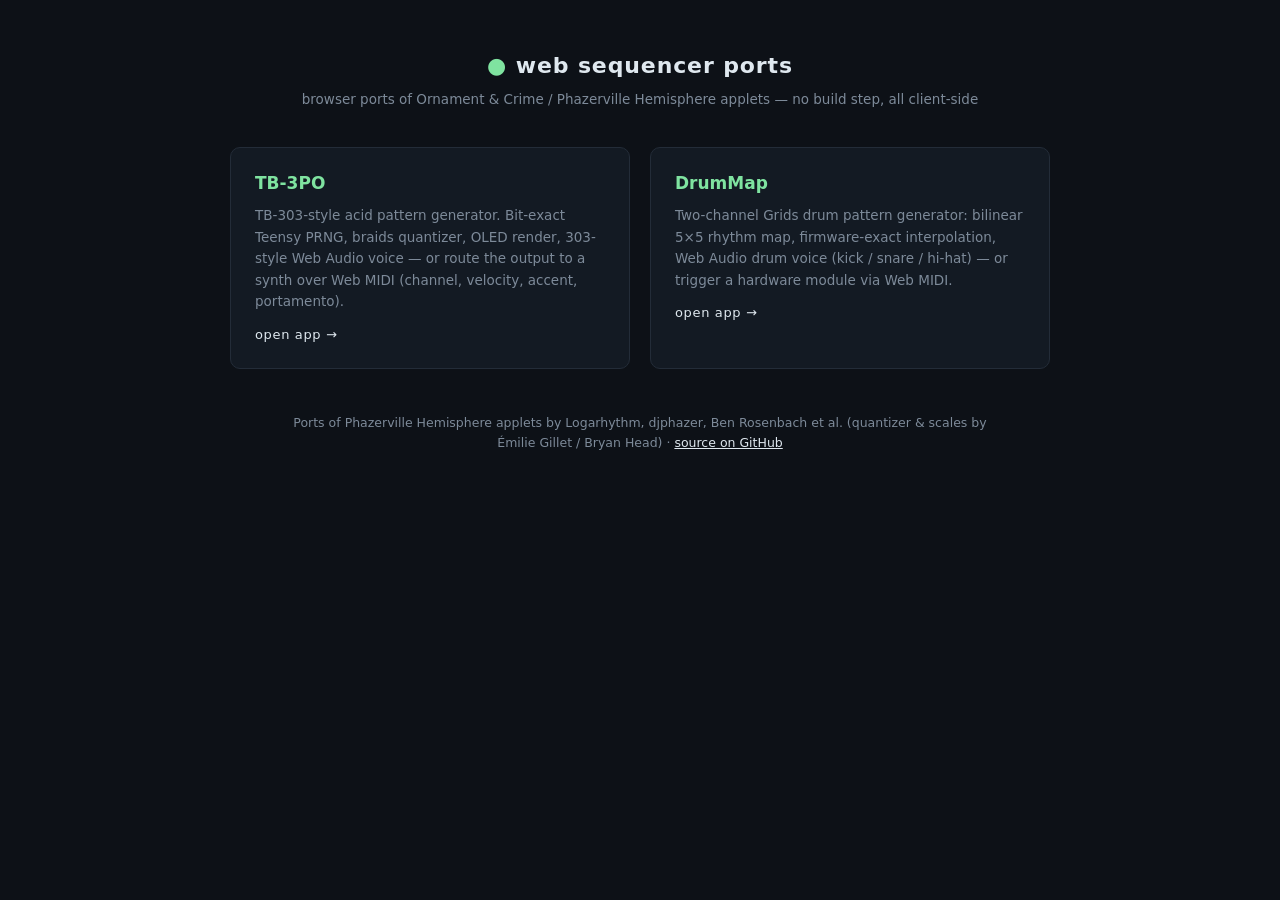
==== index.html @ 16426a46 "Add GitHub Pages landing page and enable pages-friendly layout Root index.html links both apps, .noj" ====
<!DOCTYPE html>
<html lang="en">
<head>
  <meta charset="utf-8">
  <meta name="viewport" content="width=device-width, initial-scale=1">
  <title>web sequencer ports — Ornament &amp; Crime applets</title>
  <style>
    :root { --bg: #0d1117; --panel: #131a23; --ink: #dfe8ef; --dim: #7d8a99; --accent: #7fe3a0; }
    * { box-sizing: border-box; }
    body { margin: 0; min-height: 100vh; background: var(--bg); color: var(--ink);
           font: 15px/1.6 system-ui, -apple-system, "Segoe UI", sans-serif;
           display: flex; flex-direction: column; align-items: center; padding: 48px 20px; }
    h1 { font-size: 22px; letter-spacing: 0.04em; margin: 0 0 6px; }
    p.sub { color: var(--dim); margin: 0 0 36px; font-size: 13.5px; }
    .cards { display: flex; gap: 20px; flex-wrap: wrap; justify-content: center; max-width: 900px; }
    a.card { display: block; width: 400px; max-width: 90vw; background: var(--panel);
             border: 1px solid #232c38; border-radius: 10px; padding: 22px 24px;
             text-decoration: none; color: var(--ink); transition: border-color 0.15s, transform 0.15s; }
    a.card:hover { border-color: var(--accent); transform: translateY(-2px); }
    a.card h2 { margin: 0 0 8px; font-size: 17px; color: var(--accent); }
    a.card p { margin: 0; color: var(--dim); font-size: 13.5px; }
    a.card .go { display: inline-block; margin-top: 12px; color: var(--ink); font-size: 13px; letter-spacing: 0.05em; }
    footer { margin-top: 44px; color: var(--dim); font-size: 12.5px; text-align: center; max-width: 720px; }
    footer a { color: var(--ink); }
    .dot { color: var(--accent); }
  </style>
</head>
<body>
  <h1><span class="dot">●</span> web sequencer ports</h1>
  <p class="sub">browser ports of Ornament &amp; Crime / Phazerville Hemisphere applets — no build step, all client-side</p>

  <div class="cards">
    <a class="card" href="apps/tb3po/">
      <h2>TB-3PO</h2>
      <p>TB-303-style acid pattern generator. Bit-exact Teensy PRNG, braids quantizer,
         OLED render, 303-style Web Audio voice — or route the output to a synth over
         Web MIDI (channel, velocity, accent, portamento).</p>
      <span class="go">open app →</span>
    </a>
    <a class="card" href="apps/drummap/">
      <h2>DrumMap</h2>
      <p>Two-channel Grids drum pattern generator: bilinear 5×5 rhythm map, firmware-exact
         interpolation, Web Audio drum voice (kick / snare / hi-hat) — or trigger a hardware
         module via Web MIDI.</p>
      <span class="go">open app →</span>
    </a>
  </div>

  <footer>
    Ports of Phazerville Hemisphere applets by Logarhythm, djphazer, Ben Rosenbach et al.
    (quantizer &amp; scales by Émilie Gillet / Bryan Head) ·
    <a href="https://github.com/yakovkhalinsky/midi" target="_blank" rel="noopener">source on GitHub</a>
  </footer>
</body>
</html>
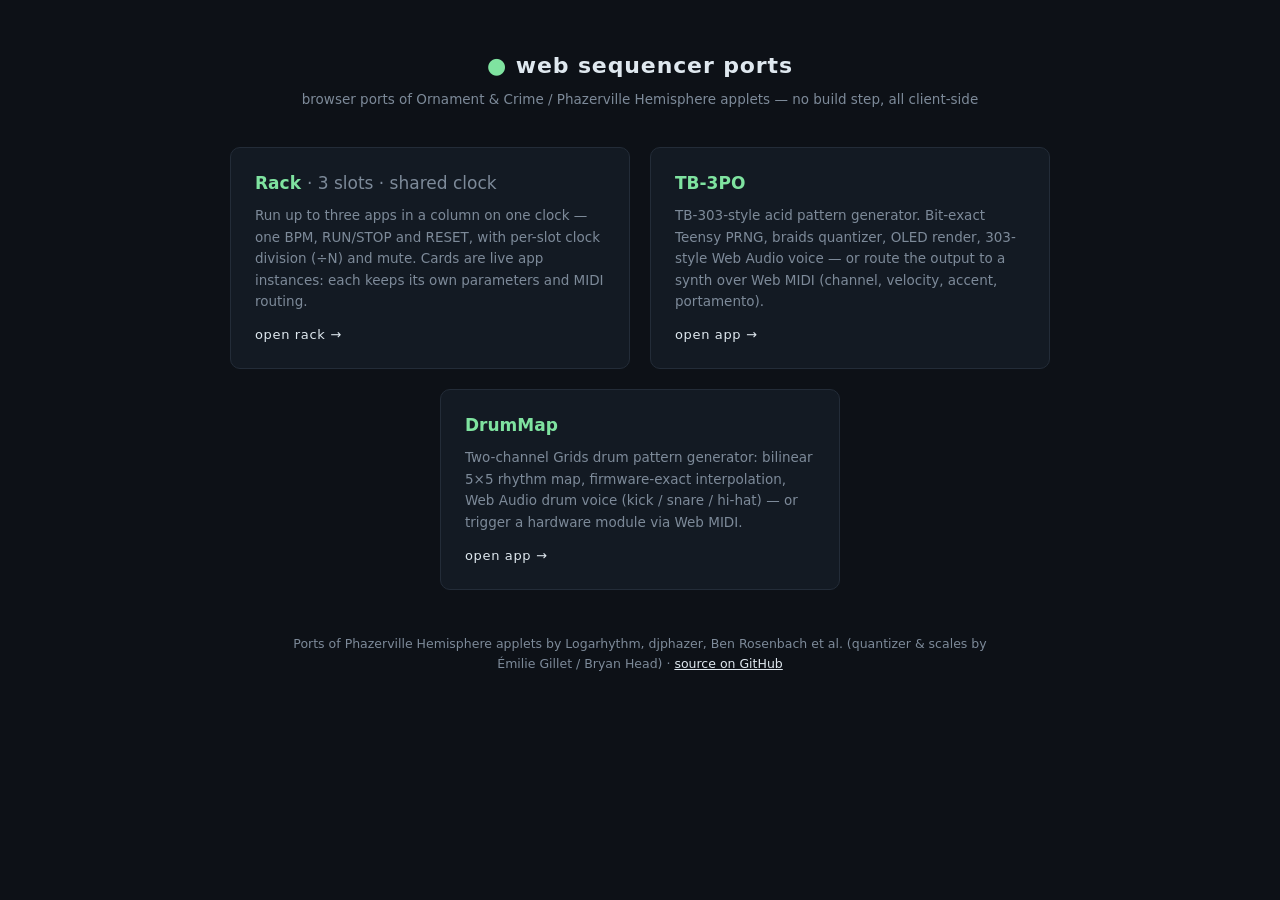
==== commit edcfb450: "Add shared-clock Rack (3 app slots in a column) + DrumMap MIDI out Rack (apps/rack): shared transpor" ====
--- a/index.html
+++ b/index.html
@@ -30,6 +30,13 @@
   <p class="sub">browser ports of Ornament &amp; Crime / Phazerville Hemisphere applets — no build step, all client-side</p>
 
   <div class="cards">
+    <a class="card" href="rack/">
+      <h2>Rack <span style="color:var(--dim);font-weight:400">· 3 slots · shared clock</span></h2>
+      <p>Run up to three apps in a column on one clock — one BPM, RUN/STOP and RESET,
+         with per-slot clock division (÷N) and mute. Cards are live app instances:
+         each keeps its own parameters and MIDI routing.</p>
+      <span class="go">open rack →</span>
+    </a>
     <a class="card" href="apps/tb3po/">
       <h2>TB-3PO</h2>
       <p>TB-303-style acid pattern generator. Bit-exact Teensy PRNG, braids quantizer,
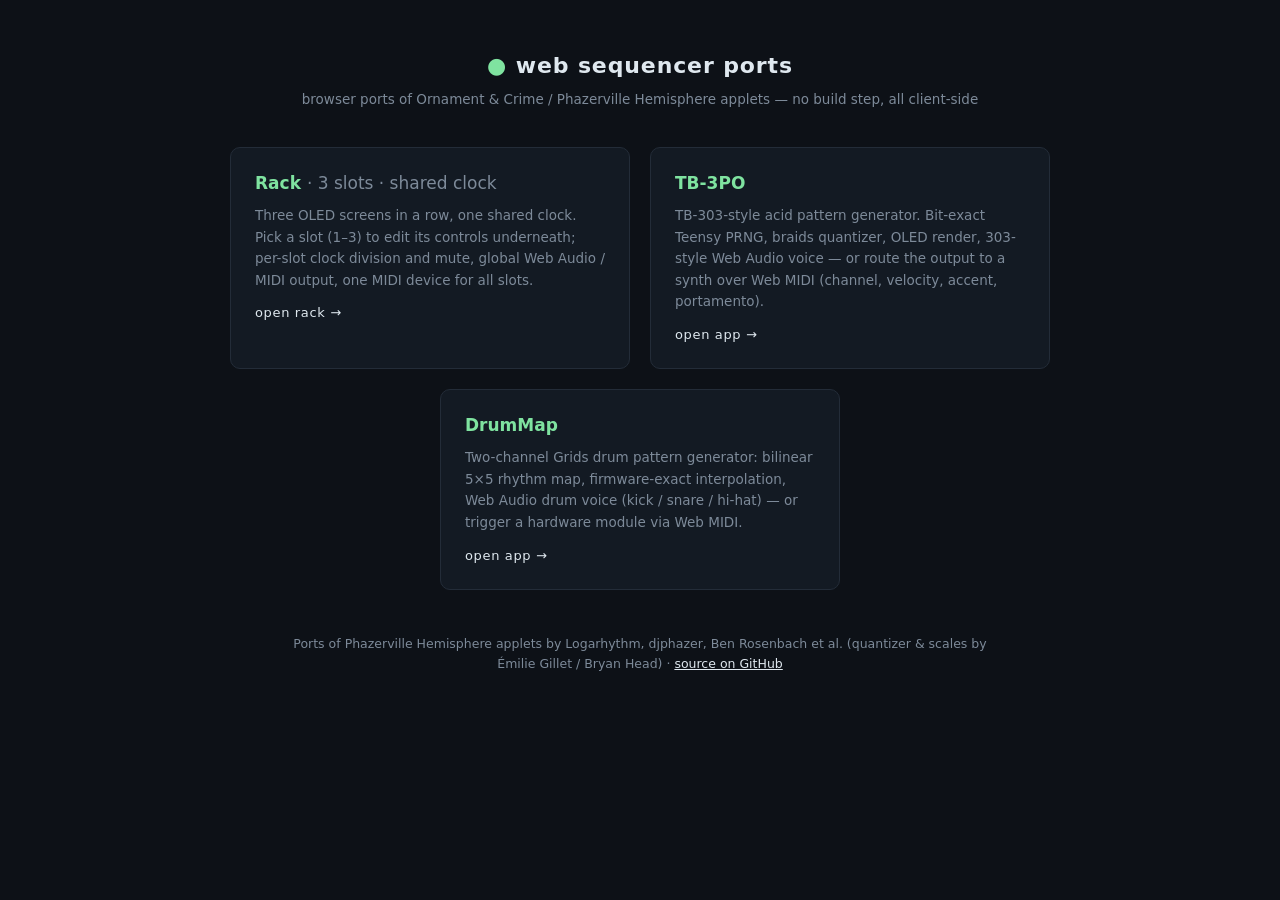
==== commit 736a3ebe: "Redesign rack: OLED row on top, slot selector drives the controls Rack is now a single page of real " ====
--- a/index.html
+++ b/index.html
@@ -30,11 +30,10 @@
   <p class="sub">browser ports of Ornament &amp; Crime / Phazerville Hemisphere applets — no build step, all client-side</p>
 
   <div class="cards">
-    <a class="card" href="rack/">
+    <a class="card" href="apps/rack/">
       <h2>Rack <span style="color:var(--dim);font-weight:400">· 3 slots · shared clock</span></h2>
-      <p>Run up to three apps in a column on one clock — one BPM, RUN/STOP and RESET,
-         with per-slot clock division (÷N) and mute. Cards are live app instances:
-         each keeps its own parameters and MIDI routing.</p>
+      <p>Three OLED screens in a row, one shared clock. Pick a slot (1–3) to edit its controls underneath;
+         per-slot clock division and mute, global Web Audio / MIDI output, one MIDI device for all slots.</p>
       <span class="go">open rack →</span>
     </a>
     <a class="card" href="apps/tb3po/">
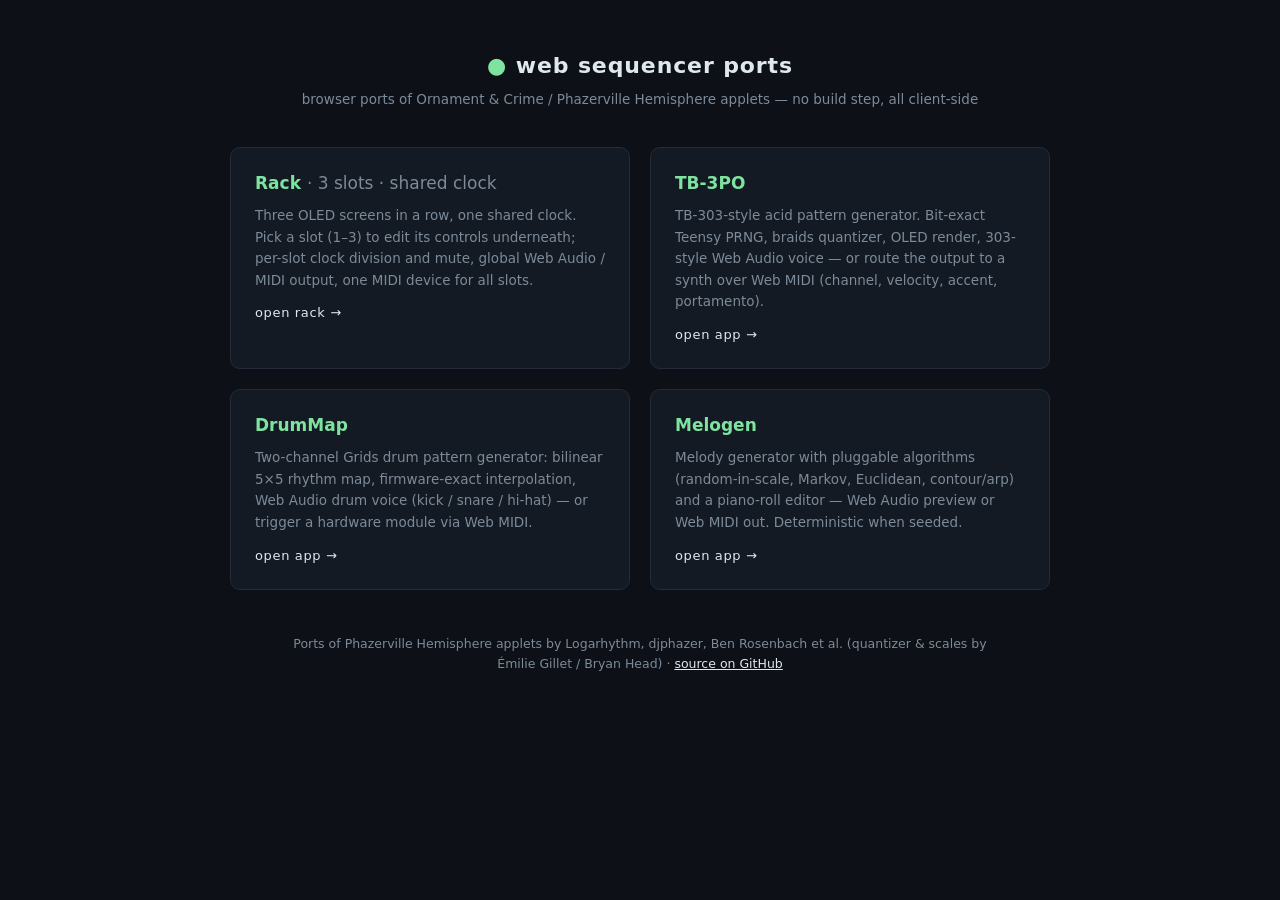
==== commit f9333879: "Add Melogen: melody generators + piano roll editor New static app under apps/melogen with pluggable " ====
--- a/index.html
+++ b/index.html
@@ -50,6 +50,12 @@
          module via Web MIDI.</p>
       <span class="go">open app →</span>
     </a>
+    <a class="card" href="apps/melogen/">
+      <h2>Melogen</h2>
+      <p>Melody generator with pluggable algorithms (random-in-scale, Markov, Euclidean, contour/arp)
+         and a piano-roll editor — Web Audio preview or Web MIDI out. Deterministic when seeded.</p>
+      <span class="go">open app →</span>
+    </a>
   </div>
 
   <footer>
